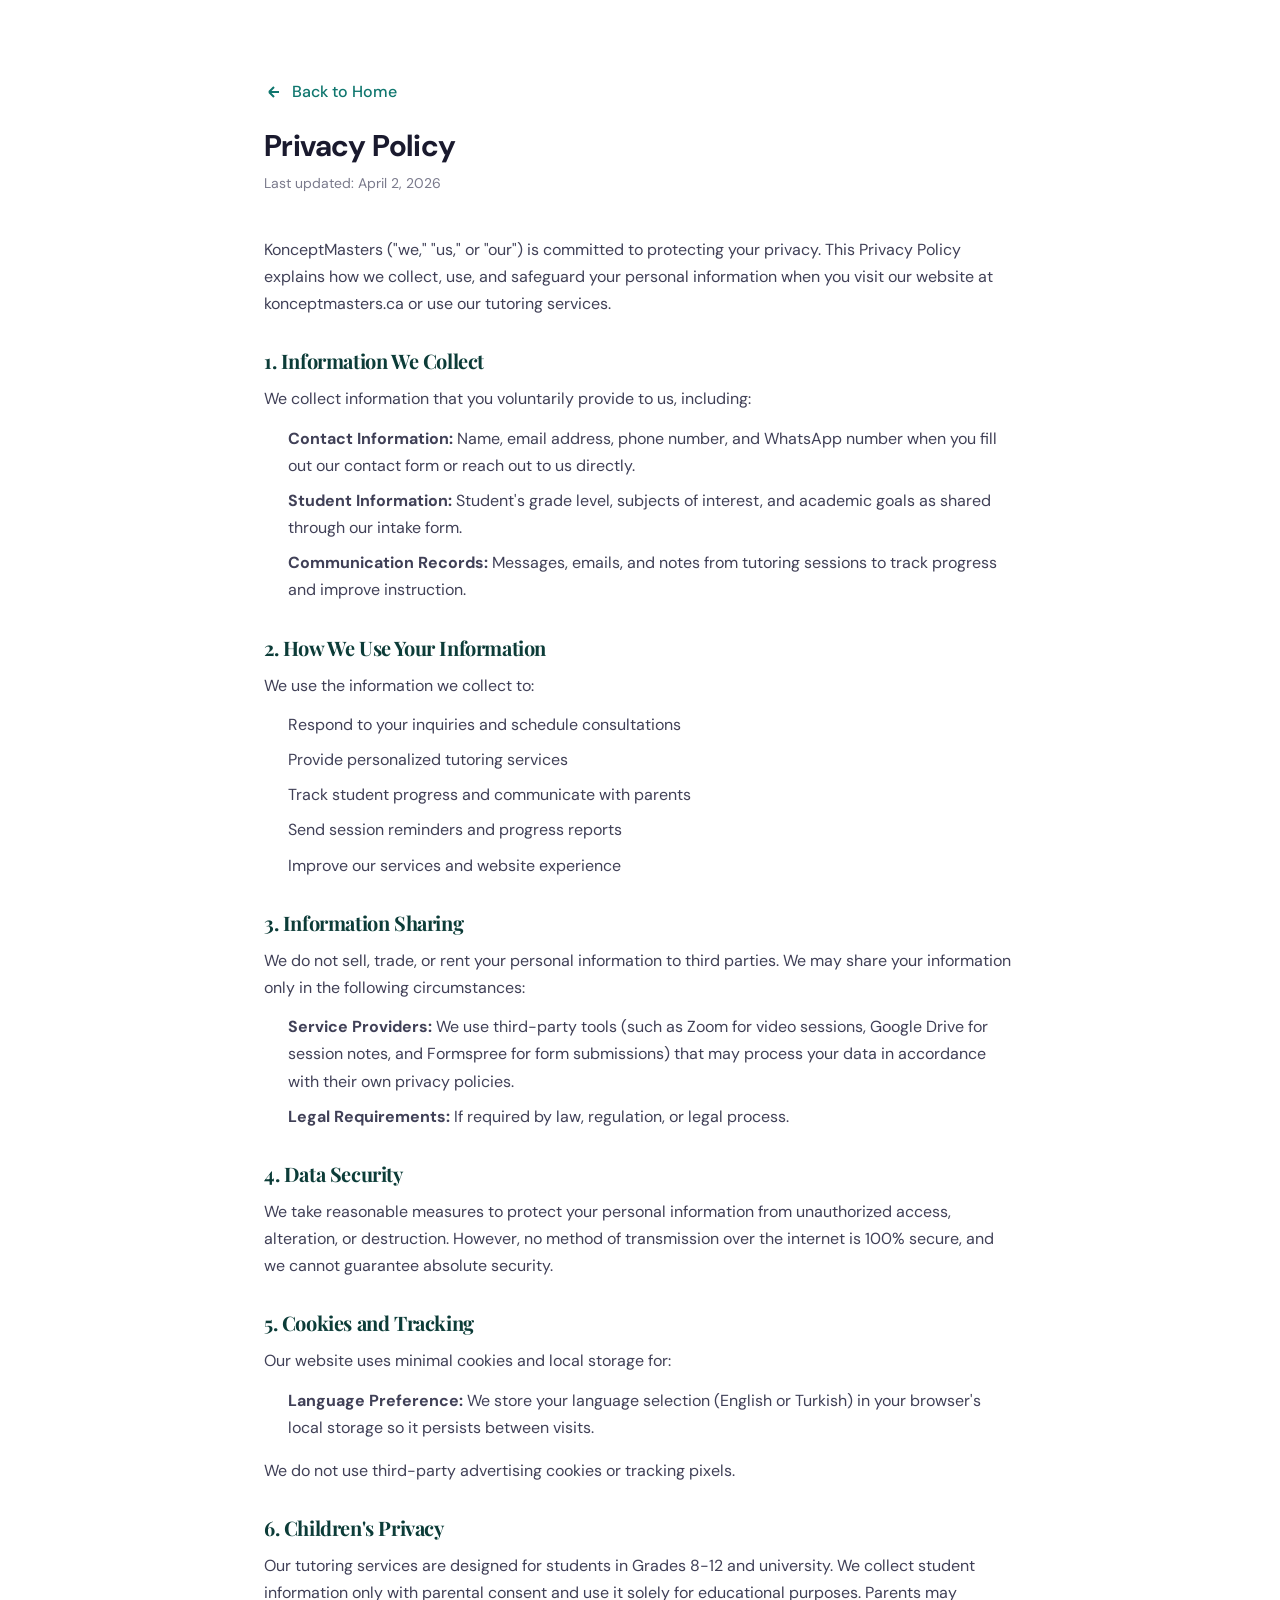
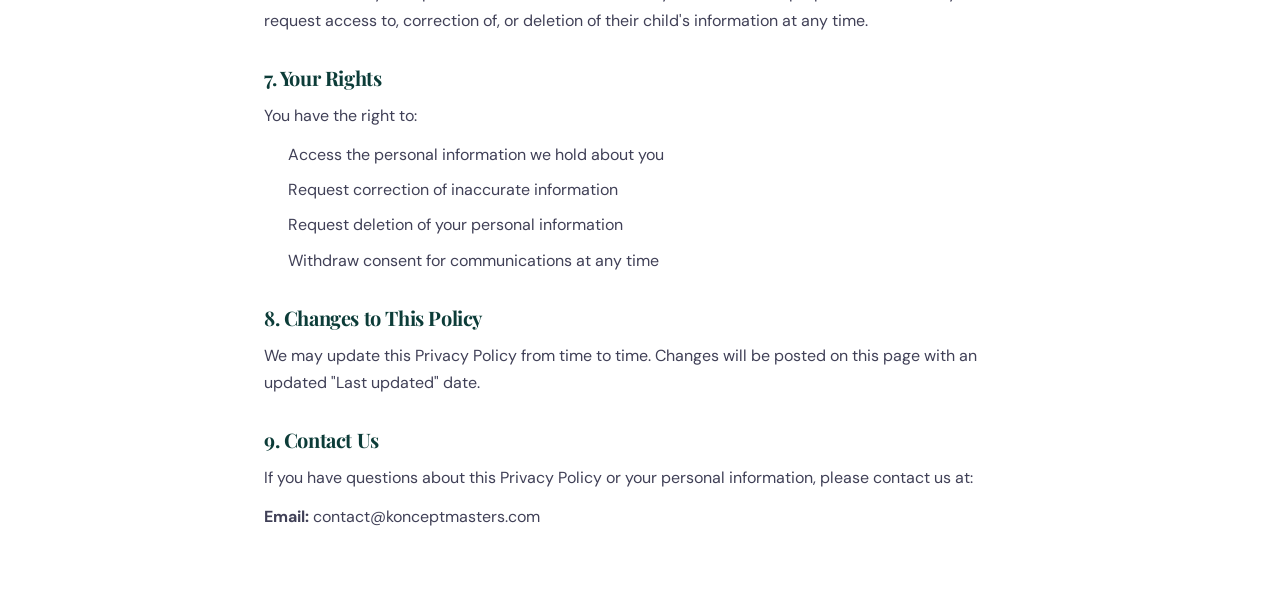
==== privacy.html @ ee5bf738 "Initial commit: KonceptMasters tutoring website Static single-page site with transparent pricing ($6" ====
<!DOCTYPE html>
<html lang="en">
<head>
  <meta charset="UTF-8">
  <meta name="viewport" content="width=device-width, initial-scale=1.0">
  <title>Privacy Policy - KonceptMasters</title>
  <meta name="description" content="KonceptMasters Privacy Policy - how we collect, use, and protect your personal information.">
  <meta name="robots" content="noindex, follow">
  <link rel="canonical" href="https://konceptmasters.ca/privacy.html">
  <link rel="icon" type="image/svg+xml" href="data:image/svg+xml,<svg xmlns='http://www.w3.org/2000/svg' viewBox='0 0 100 100'><text y='.9em' font-size='90'>📐</text></svg>">
  <link rel="preconnect" href="https://fonts.googleapis.com">
  <link rel="preconnect" href="https://fonts.gstatic.com" crossorigin>
  <link href="https://fonts.googleapis.com/css2?family=DM+Sans:opsz,wght@9..40,300..700&family=Playfair+Display:wght@500;600;700&display=swap" rel="stylesheet">
  <link rel="stylesheet" href="css/styles.css">
  <style>
    .policy-page { padding: var(--space-20) 0 var(--space-16); }
    .policy-page h1 { font-family: var(--font-heading); font-size: var(--text-3xl); margin-bottom: var(--space-2); }
    .policy-page .last-updated { color: var(--gray-500); font-size: var(--text-sm); margin-bottom: var(--space-10); }
    .policy-page h2 { font-size: var(--text-xl); margin-top: var(--space-8); margin-bottom: var(--space-3); color: var(--primary-900); }
    .policy-page p, .policy-page li { color: var(--gray-700); line-height: 1.7; margin-bottom: var(--space-3); }
    .policy-page ul { padding-left: var(--space-6); margin-bottom: var(--space-4); }
    .policy-page li { margin-bottom: var(--space-2); }
    .policy-back { display: inline-flex; align-items: center; gap: var(--space-2); color: var(--primary-700); text-decoration: none; font-weight: var(--font-medium); margin-bottom: var(--space-6); }
    .policy-back:hover { color: var(--primary-900); }
  </style>
</head>
<body>
  <div class="policy-page">
    <div class="container" style="max-width: 800px;">
      <a href="/" class="policy-back">
        <svg width="20" height="20" viewBox="0 0 20 20" fill="none" stroke="currentColor" stroke-width="2"><path d="M15 10H5M5 10l5-5M5 10l5 5"/></svg>
        Back to Home
      </a>
      <h1>Privacy Policy</h1>
      <p class="last-updated">Last updated: April 2, 2026</p>

      <p>KonceptMasters ("we," "us," or "our") is committed to protecting your privacy. This Privacy Policy explains how we collect, use, and safeguard your personal information when you visit our website at konceptmasters.ca or use our tutoring services.</p>

      <h2>1. Information We Collect</h2>
      <p>We collect information that you voluntarily provide to us, including:</p>
      <ul>
        <li><strong>Contact Information:</strong> Name, email address, phone number, and WhatsApp number when you fill out our contact form or reach out to us directly.</li>
        <li><strong>Student Information:</strong> Student's grade level, subjects of interest, and academic goals as shared through our intake form.</li>
        <li><strong>Communication Records:</strong> Messages, emails, and notes from tutoring sessions to track progress and improve instruction.</li>
      </ul>

      <h2>2. How We Use Your Information</h2>
      <p>We use the information we collect to:</p>
      <ul>
        <li>Respond to your inquiries and schedule consultations</li>
        <li>Provide personalized tutoring services</li>
        <li>Track student progress and communicate with parents</li>
        <li>Send session reminders and progress reports</li>
        <li>Improve our services and website experience</li>
      </ul>

      <h2>3. Information Sharing</h2>
      <p>We do not sell, trade, or rent your personal information to third parties. We may share your information only in the following circumstances:</p>
      <ul>
        <li><strong>Service Providers:</strong> We use third-party tools (such as Zoom for video sessions, Google Drive for session notes, and Formspree for form submissions) that may process your data in accordance with their own privacy policies.</li>
        <li><strong>Legal Requirements:</strong> If required by law, regulation, or legal process.</li>
      </ul>

      <h2>4. Data Security</h2>
      <p>We take reasonable measures to protect your personal information from unauthorized access, alteration, or destruction. However, no method of transmission over the internet is 100% secure, and we cannot guarantee absolute security.</p>

      <h2>5. Cookies and Tracking</h2>
      <p>Our website uses minimal cookies and local storage for:</p>
      <ul>
        <li><strong>Language Preference:</strong> We store your language selection (English or Turkish) in your browser's local storage so it persists between visits.</li>
      </ul>
      <p>We do not use third-party advertising cookies or tracking pixels.</p>

      <h2>6. Children's Privacy</h2>
      <p>Our tutoring services are designed for students in Grades 8-12 and university. We collect student information only with parental consent and use it solely for educational purposes. Parents may request access to, correction of, or deletion of their child's information at any time.</p>

      <h2>7. Your Rights</h2>
      <p>You have the right to:</p>
      <ul>
        <li>Access the personal information we hold about you</li>
        <li>Request correction of inaccurate information</li>
        <li>Request deletion of your personal information</li>
        <li>Withdraw consent for communications at any time</li>
      </ul>

      <h2>8. Changes to This Policy</h2>
      <p>We may update this Privacy Policy from time to time. Changes will be posted on this page with an updated "Last updated" date.</p>

      <h2>9. Contact Us</h2>
      <p>If you have questions about this Privacy Policy or your personal information, please contact us at:</p>
      <p><strong>Email:</strong> <a href="mailto:contact@konceptmasters.com">contact@konceptmasters.com</a></p>
    </div>
  </div>
</body>
</html>
---- css/styles.css ----
/* ============================================
   KONCEPTMASTERS - Main Stylesheet
   Premium Tutoring Website
   ============================================ */

/* ============================================
   1. CSS VARIABLES (Design System)
   ============================================ */
:root {
  /* Primary Colors - Deep Teal */
  --primary-900: #0c3c38;
  --primary-800: #115e59;
  --primary-700: #0f766e;
  --primary-600: #0d9488;
  --primary-500: #14b8a6;
  --primary-400: #2dd4bf;
  --primary-300: #5eead4;
  --primary-200: #99f6e4;
  --primary-100: #ccfbf1;
  --primary-50: #f0fdfa;

  /* Neutral Colors - Warmer tones */
  --gray-900: #1a1a2e;
  --gray-800: #2d2d44;
  --gray-700: #404057;
  --gray-600: #5c5c70;
  --gray-500: #7a7a8c;
  --gray-400: #a0a0ae;
  --gray-300: #d2d2da;
  --gray-200: #e8e8ed;
  --gray-100: #f4f4f7;
  --gray-50: #fafafe;
  --white: #ffffff;

  /* Accent Colors */
  --accent-gold: #e8a317;
  --accent-gold-light: #f5c542;
  --accent-green: #10b981;
  --accent-green-light: #34d399;
  --accent-red: #ef4444;
  --accent-amber: #d97706;
  --accent-amber-light: #fbbf24;

  /* Typography */
  --font-primary: 'DM Sans', -apple-system, BlinkMacSystemFont, sans-serif;
  --font-display: 'Playfair Display', Georgia, serif;

  /* Font Sizes */
  --text-xs: 0.75rem;
  --text-sm: 0.875rem;
  --text-base: 1rem;
  --text-lg: 1.125rem;
  --text-xl: 1.25rem;
  --text-2xl: 1.5rem;
  --text-3xl: 1.875rem;
  --text-4xl: 2.25rem;
  --text-5xl: 3rem;
  --text-6xl: 3.75rem;

  /* Font Weights */
  --font-light: 300;
  --font-normal: 400;
  --font-medium: 500;
  --font-semibold: 600;
  --font-bold: 700;

  /* Line Heights */
  --leading-tight: 1.2;
  --leading-normal: 1.5;
  --leading-relaxed: 1.7;

  /* Spacing */
  --space-1: 0.25rem;
  --space-2: 0.5rem;
  --space-3: 0.75rem;
  --space-4: 1rem;
  --space-5: 1.25rem;
  --space-6: 1.5rem;
  --space-8: 2rem;
  --space-10: 2.5rem;
  --space-12: 3rem;
  --space-16: 4rem;
  --space-20: 5rem;
  --space-24: 6rem;

  /* Border Radius */
  --radius-sm: 0.25rem;
  --radius-md: 0.5rem;
  --radius-lg: 0.75rem;
  --radius-xl: 1rem;
  --radius-2xl: 1.5rem;
  --radius-3xl: 2rem;
  --radius-full: 9999px;

  /* Shadows - richer, teal-tinted */
  --shadow-sm: 0 1px 3px 0 rgb(15 118 110 / 0.04), 0 1px 2px -1px rgb(0 0 0 / 0.04);
  --shadow-md: 0 4px 12px -2px rgb(15 118 110 / 0.08), 0 2px 4px -2px rgb(0 0 0 / 0.04);
  --shadow-lg: 0 12px 24px -4px rgb(15 118 110 / 0.1), 0 4px 8px -4px rgb(0 0 0 / 0.06);
  --shadow-xl: 0 20px 40px -8px rgb(15 118 110 / 0.12), 0 8px 16px -6px rgb(0 0 0 / 0.06);
  --shadow-2xl: 0 32px 64px -16px rgb(15 118 110 / 0.18);
  --shadow-glow: 0 0 40px -8px rgb(15 118 110 / 0.25);

  /* Transitions */
  --transition-fast: 150ms cubic-bezier(0.4, 0, 0.2, 1);
  --transition-normal: 300ms cubic-bezier(0.4, 0, 0.2, 1);
  --transition-slow: 500ms cubic-bezier(0.4, 0, 0.2, 1);
  --transition-spring: 500ms cubic-bezier(0.34, 1.56, 0.64, 1);

  /* Z-Index */
  --z-dropdown: 100;
  --z-sticky: 200;
  --z-fixed: 300;
  --z-modal-backdrop: 400;
  --z-modal: 500;
  --z-tooltip: 600;

  /* Container */
  --container-max: 1200px;
  --container-padding: 1.5rem;
}

/* ============================================
   2. RESET & BASE STYLES
   ============================================ */
*,
*::before,
*::after {
  box-sizing: border-box;
  margin: 0;
  padding: 0;
}

html {
  scroll-behavior: smooth;
  -webkit-font-smoothing: antialiased;
  -moz-osx-font-smoothing: grayscale;
}

body {
  font-family: var(--font-primary);
  font-size: var(--text-base);
  font-weight: var(--font-normal);
  line-height: var(--leading-normal);
  color: var(--gray-900);
  background-color: var(--white);
  overflow-x: hidden;
}

img {
  max-width: 100%;
  height: auto;
  display: block;
}

a {
  color: inherit;
  text-decoration: none;
  transition: color var(--transition-fast);
}

button {
  font-family: inherit;
  cursor: pointer;
  border: none;
  background: none;
}

ul, ol {
  list-style: none;
}

/* ============================================
   3. TYPOGRAPHY
   ============================================ */
h1, h2, h3, h4, h5, h6 {
  font-weight: var(--font-bold);
  line-height: var(--leading-tight);
  color: var(--gray-900);
  letter-spacing: -0.01em;
}

h1, h2 {
  font-family: var(--font-display);
}

h1 {
  font-size: var(--text-5xl);
  letter-spacing: -0.02em;
}

h2 {
  font-size: var(--text-4xl);
  letter-spacing: -0.02em;
}

h3 {
  font-size: var(--text-2xl);
}

h4 {
  font-size: var(--text-xl);
}

p {
  color: var(--gray-600);
  line-height: var(--leading-relaxed);
}

.text-gradient {
  background: linear-gradient(135deg, var(--primary-700), var(--primary-400));
  -webkit-background-clip: text;
  -webkit-text-fill-color: transparent;
  background-clip: text;
}

/* ============================================
   4. LAYOUT & CONTAINER
   ============================================ */
.container {
  width: 100%;
  max-width: var(--container-max);
  margin: 0 auto;
  padding: 0 var(--container-padding);
}

.section {
  padding: var(--space-24) 0;
}

.section-header {
  text-align: center;
  max-width: 640px;
  margin: 0 auto var(--space-16);
}

.section-header h2 {
  margin-bottom: var(--space-4);
}

.section-header p {
  font-size: var(--text-lg);
  color: var(--gray-500);
}

/* ============================================
   5. BUTTONS
   ============================================ */
.btn {
  display: inline-flex;
  align-items: center;
  justify-content: center;
  gap: var(--space-2);
  padding: 0.875rem 1.75rem;
  font-size: var(--text-sm);
  font-weight: var(--font-semibold);
  letter-spacing: 0.02em;
  text-transform: uppercase;
  border-radius: var(--radius-full);
  transition: all var(--transition-normal);
  cursor: pointer;
  border: 2px solid transparent;
}

.btn-primary {
  background: var(--primary-700);
  color: var(--white);
  box-shadow: 0 4px 14px 0 rgba(15, 118, 110, 0.35);
}

.btn-primary:hover {
  background: var(--primary-800);
  transform: translateY(-2px);
  box-shadow: 0 8px 24px 0 rgba(15, 118, 110, 0.4);
}

.btn-secondary {
  background: var(--white);
  color: var(--primary-700);
  border-color: var(--gray-200);
}

.btn-secondary:hover {
  background: var(--primary-50);
  border-color: var(--primary-300);
}

.btn-outline {
  background: transparent;
  color: var(--white);
  border-color: rgba(255, 255, 255, 0.35);
}

.btn-outline:hover {
  background: rgba(255, 255, 255, 0.12);
  border-color: rgba(255, 255, 255, 0.6);
}

.btn-lg {
  padding: 1rem 2.25rem;
  font-size: var(--text-base);
}

.btn-icon {
  width: 20px;
  height: 20px;
}

/* ============================================
   6. NAVIGATION
   ============================================ */
.navbar {
  position: fixed;
  top: 0;
  left: 0;
  right: 0;
  z-index: var(--z-fixed);
  padding: var(--space-4) 0;
  transition: all var(--transition-normal);
}

.navbar.scrolled {
  background: rgba(255, 255, 255, 0.92);
  backdrop-filter: blur(20px);
  box-shadow: 0 1px 0 rgba(0, 0, 0, 0.06);
  padding: var(--space-3) 0;
}

.navbar .container {
  display: flex;
  align-items: center;
  justify-content: space-between;
}

.navbar-logo {
  display: flex;
  align-items: center;
  gap: var(--space-2);
  font-family: var(--font-display);
  font-size: var(--text-xl);
  font-weight: var(--font-bold);
  color: var(--white);
  transition: color var(--transition-fast);
  letter-spacing: -0.01em;
}

.logo-text {
  display: flex;
  flex-direction: column;
  line-height: 1.05;
}

.logo-top {
  font-size: var(--text-base);
  text-transform: uppercase;
  letter-spacing: 0.08em;
}

.logo-bottom {
  font-size: var(--text-xl);
  text-transform: uppercase;
  letter-spacing: 0.06em;
  color: var(--primary-400);
}

.logo-tagline {
  display: block;
  font-family: var(--font-primary);
  font-size: 0.55rem;
  font-weight: var(--font-medium);
  font-style: italic;
  letter-spacing: 0.04em;
  text-transform: none;
  opacity: 0.7;
  margin-top: 1px;
}

.navbar.scrolled .logo-bottom {
  color: var(--primary-600);
}

.navbar.scrolled .navbar-logo {
  color: var(--primary-900);
}

.navbar-logo svg {
  width: 44px;
  height: 44px;
}

.navbar-menu {
  display: flex;
  align-items: center;
  gap: var(--space-8);
}

.navbar-link {
  font-weight: var(--font-medium);
  color: rgba(255, 255, 255, 0.9);
  transition: color var(--transition-fast);
  position: relative;
}

.navbar-link::after {
  content: '';
  position: absolute;
  bottom: -4px;
  left: 0;
  width: 0;
  height: 2px;
  background: var(--accent-gold);
  transition: width var(--transition-normal);
}

.navbar-link:hover::after {
  width: 100%;
}

.navbar.scrolled .navbar-link {
  color: var(--gray-700);
}

.navbar.scrolled .navbar-link:hover {
  color: var(--primary-700);
}

.navbar-actions {
  display: flex;
  align-items: center;
  gap: var(--space-4);
}

/* Language Toggle */
.lang-toggle {
  display: flex;
  align-items: center;
  gap: var(--space-1);
  padding: var(--space-2) var(--space-3);
  background: rgba(255, 255, 255, 0.15);
  border-radius: var(--radius-full);
  font-size: var(--text-sm);
  font-weight: var(--font-medium);
  color: var(--white);
  cursor: pointer;
  transition: all var(--transition-fast);
}

.navbar.scrolled .lang-toggle {
  background: var(--gray-100);
  color: var(--gray-700);
}

.lang-toggle:hover {
  background: rgba(255, 255, 255, 0.25);
}

.navbar.scrolled .lang-toggle:hover {
  background: var(--gray-200);
}

.lang-toggle .flag {
  font-size: var(--text-base);
}

/* Mobile Menu Toggle */
.mobile-toggle {
  display: none;
  flex-direction: column;
  gap: 5px;
  padding: var(--space-2);
  cursor: pointer;
}

.mobile-toggle span {
  width: 24px;
  height: 2px;
  background: var(--white);
  transition: all var(--transition-normal);
}

.navbar.scrolled .mobile-toggle span {
  background: var(--gray-900);
}

/* Mobile Menu */
.mobile-menu {
  display: none;
  position: fixed;
  top: 0;
  right: -100%;
  width: 80%;
  max-width: 400px;
  height: 100vh;
  background: var(--white);
  padding: var(--space-8);
  box-shadow: var(--shadow-2xl);
  transition: right var(--transition-normal);
  z-index: var(--z-modal);
}

.mobile-menu.active {
  right: 0;
}

.mobile-menu-header {
  display: flex;
  justify-content: space-between;
  align-items: center;
  margin-bottom: var(--space-8);
}

.mobile-menu-close {
  width: 40px;
  height: 40px;
  display: flex;
  align-items: center;
  justify-content: center;
  font-size: var(--text-2xl);
  color: var(--gray-500);
  cursor: pointer;
}

.mobile-menu-links {
  display: flex;
  flex-direction: column;
  gap: var(--space-4);
}

.mobile-menu-links a {
  font-size: var(--text-lg);
  font-weight: var(--font-medium);
  color: var(--gray-800);
  padding: var(--space-3) 0;
  border-bottom: 1px solid var(--gray-100);
}

.mobile-overlay {
  display: none;
  position: fixed;
  inset: 0;
  background: rgba(0, 0, 0, 0.5);
  z-index: var(--z-modal-backdrop);
  opacity: 0;
  transition: opacity var(--transition-normal);
}

.mobile-overlay.active {
  opacity: 1;
}

/* ============================================
   7. HERO SECTION
   ============================================ */
.hero {
  position: relative;
  min-height: 100vh;
  display: flex;
  align-items: center;
  background: linear-gradient(160deg, #0c3c38 0%, #0f766e 40%, #0d9488 70%, #14b8a6 100%);
  overflow: hidden;
}

.hero::before {
  content: '';
  position: absolute;
  inset: 0;
  background-image:
    radial-gradient(ellipse 800px 600px at 20% 80%, rgba(232, 163, 23, 0.12) 0%, transparent 60%),
    radial-gradient(ellipse 600px 400px at 75% 15%, rgba(255, 255, 255, 0.08) 0%, transparent 50%);
}

.hero::after {
  content: '';
  position: absolute;
  bottom: -2px;
  left: 0;
  right: 0;
  height: 120px;
  background: linear-gradient(to top, var(--white), transparent);
  z-index: 1;
}

.hero-pattern {
  position: absolute;
  inset: 0;
  background-image: url("data:image/svg+xml,%3Csvg width='60' height='60' viewBox='0 0 60 60' xmlns='http://www.w3.org/2000/svg'%3E%3Cg fill='none' fill-rule='evenodd'%3E%3Cg fill='%23ffffff' fill-opacity='0.025'%3E%3Cpath d='M36 34v-4h-2v4h-4v2h4v4h2v-4h4v-2h-4zm0-30V0h-2v4h-4v2h4v4h2V6h4V4h-4zM6 34v-4H4v4H0v2h4v4h2v-4h4v-2H6zM6 4V0H4v4H0v2h4v4h2V6h4V4H6z'/%3E%3C/g%3E%3C/g%3E%3C/svg%3E");
}

.hero .container {
  position: relative;
  z-index: 2;
  display: grid;
  grid-template-columns: 1.1fr 0.9fr;
  gap: var(--space-16);
  align-items: center;
  padding-top: var(--space-24);
  padding-bottom: var(--space-16);
}

.hero-content {
  color: var(--white);
}

.hero-badge {
  display: inline-flex;
  align-items: center;
  gap: var(--space-2);
  padding: var(--space-2) var(--space-5);
  background: rgba(255, 255, 255, 0.1);
  border: 1px solid rgba(255, 255, 255, 0.15);
  border-radius: var(--radius-full);
  font-size: var(--text-sm);
  font-weight: var(--font-medium);
  margin-bottom: var(--space-8);
  backdrop-filter: blur(12px);
  letter-spacing: 0.02em;
}

.hero-badge .dot {
  width: 8px;
  height: 8px;
  background: var(--accent-green);
  border-radius: 50%;
  animation: pulse 2s infinite;
}

@keyframes pulse {
  0%, 100% { opacity: 1; }
  50% { opacity: 0.5; }
}

.hero h1 {
  font-family: var(--font-display);
  font-size: clamp(2.5rem, 5vw, 4rem);
  color: var(--white);
  margin-bottom: var(--space-8);
  line-height: 1.08;
  letter-spacing: -0.02em;
}

.hero h1 .highlight {
  color: var(--accent-gold);
  font-style: italic;
}

.hero-description {
  font-size: var(--text-xl);
  color: rgba(255, 255, 255, 0.75);
  margin-bottom: var(--space-10);
  max-width: 540px;
  line-height: 1.7;
}

.hero-buttons {
  display: flex;
  gap: var(--space-4);
  margin-bottom: var(--space-10);
  flex-wrap: wrap;
}

.hero-trust {
  display: flex;
  align-items: center;
  gap: var(--space-6);
  flex-wrap: wrap;
}

.hero-trust-item {
  display: flex;
  align-items: center;
  gap: var(--space-2);
  font-size: var(--text-sm);
  color: rgba(255, 255, 255, 0.9);
}

.hero-trust-item svg {
  width: 20px;
  height: 20px;
  color: var(--accent-gold);
}

.hero-visual {
  position: relative;
  display: flex;
  justify-content: center;
  align-items: center;
}

/* Hero Card Visual */
.hero-card-visual {
  position: relative;
  width: 100%;
  max-width: 460px;
  height: 380px;
  margin: 0 auto;
}

.hero-main-card {
  position: absolute;
  top: 20px;
  left: 30px;
  right: 10px;
  bottom: 30px;
  background: linear-gradient(145deg, rgba(255,255,255,0.12), rgba(255,255,255,0.04));
  backdrop-filter: blur(16px);
  border: 1px solid rgba(255,255,255,0.12);
  border-radius: var(--radius-3xl);
  display: flex;
  align-items: center;
  justify-content: center;
  box-shadow: 0 24px 48px -12px rgba(0,0,0,0.2);
}

.hero-main-card::before {
  content: '';
  position: absolute;
  inset: -15px;
  border-radius: 2.4rem;
  background: linear-gradient(145deg, rgba(255,255,255,0.06), transparent);
  border: 1px solid rgba(255,255,255,0.06);
  z-index: -1;
}

.hero-card-icon {
  width: 80px;
  height: 80px;
  opacity: 0.25;
}

.hero-floating {
  position: absolute;
  background: rgba(255, 255, 255, 0.95);
  backdrop-filter: blur(12px);
  border-radius: var(--radius-2xl);
  padding: var(--space-5) var(--space-6);
  box-shadow: 0 16px 40px -8px rgba(0,0,0,0.15);
  z-index: 2;
  animation: heroFloat 6s ease-in-out infinite;
}

.hero-floating-1 {
  bottom: 0;
  left: -20px;
  animation-delay: 0s;
}

.hero-floating-2 {
  top: 0;
  right: -20px;
  animation-delay: 2s;
}

@keyframes heroFloat {
  0%, 100% { transform: translateY(0); }
  50% { transform: translateY(-12px); }
}

.hero-floating-icon {
  width: 36px;
  height: 36px;
  background: var(--primary-50);
  border-radius: var(--radius-lg);
  display: flex;
  align-items: center;
  justify-content: center;
  margin-bottom: var(--space-3);
  color: var(--primary-700);
}

.hero-floating-icon svg {
  width: 18px;
  height: 18px;
}

.hero-floating-label {
  font-size: var(--text-sm);
  font-weight: var(--font-semibold);
  color: var(--gray-800);
}

.hero-floating-value {
  font-family: var(--font-display);
  font-size: var(--text-xl);
  font-weight: var(--font-bold);
  color: var(--primary-700);
}

/* ============================================
   8. STATS SECTION
   ============================================ */
.stats {
  background: var(--white);
  padding: var(--space-20) 0;
  position: relative;
}

.stats-grid {
  display: grid;
  grid-template-columns: repeat(4, 1fr);
  gap: var(--space-8);
}

.stat-item {
  text-align: center;
  padding: var(--space-8) var(--space-4);
  position: relative;
}

.stat-item::after {
  content: '';
  position: absolute;
  right: 0;
  top: 20%;
  height: 60%;
  width: 1px;
  background: var(--gray-200);
}

.stat-item:last-child::after {
  display: none;
}

.stat-item:hover .stat-number {
  color: var(--primary-600);
}

.stat-number {
  font-family: var(--font-display);
  font-size: var(--text-5xl);
  font-weight: var(--font-bold);
  color: var(--primary-700);
  margin-bottom: var(--space-2);
  transition: color var(--transition-normal);
  letter-spacing: -0.03em;
}

.stat-label {
  font-size: var(--text-sm);
  color: var(--gray-500);
  font-weight: var(--font-medium);
  text-transform: uppercase;
  letter-spacing: 0.08em;
}

/* ============================================
   9. ABOUT SECTION
   ============================================ */
.about {
  background: var(--gray-50);
  position: relative;
}

.about .container {
  display: grid;
  grid-template-columns: 1fr 1fr;
  gap: var(--space-20);
  align-items: center;
}

.about-image-wrapper {
  position: relative;
  width: 360px;
  height: 360px;
  margin: 0 auto;
}

.about-image-wrapper::before {
  content: '';
  position: absolute;
  inset: -12px;
  border-radius: 50%;
  background: linear-gradient(135deg, var(--primary-400), var(--accent-gold));
  opacity: 0.2;
}

.about-image {
  width: 100%;
  height: 100%;
  border-radius: 50%;
  object-fit: cover;
  object-position: center 20%;
  box-shadow: var(--shadow-xl);
  border: 5px solid var(--white);
  position: relative;
}

.about-tutor-name {
  text-align: center;
  margin-top: var(--space-5);
}

.about-tutor-name h3 {
  font-family: var(--font-display);
  font-size: var(--text-xl);
  color: var(--gray-900);
  margin-bottom: var(--space-1);
}

.about-tutor-name p {
  font-size: var(--text-xs);
  color: var(--gray-500);
  letter-spacing: 0.03em;
}

.about-experience-badge {
  position: absolute;
  bottom: -10px;
  right: -10px;
  background: linear-gradient(135deg, var(--primary-700), var(--primary-800));
  color: var(--white);
  padding: var(--space-5) var(--space-6);
  border-radius: var(--radius-2xl);
  text-align: center;
  box-shadow: var(--shadow-lg);
  border: 3px solid var(--white);
}

.about-experience-badge .number {
  font-size: var(--text-3xl);
  font-weight: var(--font-bold);
  display: block;
}

.about-experience-badge .text {
  font-size: var(--text-sm);
  opacity: 0.9;
}

.about-content h2 {
  margin-bottom: var(--space-6);
}

.about-content > p {
  margin-bottom: var(--space-6);
  font-size: var(--text-lg);
}

.about-features {
  display: grid;
  grid-template-columns: 1fr 1fr;
  gap: var(--space-4);
  margin-top: var(--space-8);
}

.about-feature {
  display: flex;
  align-items: flex-start;
  gap: var(--space-3);
}

.about-feature-icon {
  width: 24px;
  height: 24px;
  color: var(--accent-green);
  flex-shrink: 0;
  margin-top: 2px;
}

.about-feature span {
  font-weight: var(--font-medium);
  color: var(--gray-800);
}

/* ============================================
   10. SERVICES SECTION
   ============================================ */
.services {
  background: var(--primary-900);
  color: var(--white);
}

.services .section-header h2 {
  color: var(--white);
}

.services .section-header p {
  color: rgba(255, 255, 255, 0.7);
}

.services .section-header {
  max-width: 800px;
}

.services-grid {
  display: grid;
  grid-template-columns: repeat(3, 1fr);
  gap: var(--space-6);
}

.service-card {
  background: var(--white);
  border: 1px solid var(--gray-100);
  border-radius: var(--radius-3xl);
  padding: var(--space-10) var(--space-8) var(--space-8);
  text-align: center;
  transition: all var(--transition-normal);
  position: relative;
  overflow: hidden;
}

.service-card::before {
  content: '';
  position: absolute;
  top: 0;
  left: 0;
  right: 0;
  height: 3px;
  background: linear-gradient(90deg, var(--primary-600), var(--accent-gold));
  opacity: 0;
  transition: opacity var(--transition-normal);
}

.service-card:hover {
  transform: translateY(-6px);
  box-shadow: var(--shadow-xl);
  border-color: transparent;
}

.service-card:hover::before {
  opacity: 1;
}

.service-icon {
  width: 64px;
  height: 64px;
  background: var(--primary-50);
  border: 1px solid var(--primary-100);
  border-radius: var(--radius-2xl);
  display: flex;
  align-items: center;
  justify-content: center;
  margin: 0 auto var(--space-6);
  transition: all var(--transition-spring);
}

.service-card:hover .service-icon {
  background: var(--primary-700);
  border-color: var(--primary-700);
  transform: scale(1.08) rotate(3deg);
}

.service-icon svg {
  width: 28px;
  height: 28px;
  color: var(--primary-700);
  transition: color var(--transition-normal);
}

.service-card:hover .service-icon svg {
  color: var(--white);
}

.service-card h3 {
  margin-bottom: var(--space-3);
  font-size: var(--text-xl);
}

.service-card p {
  margin-bottom: var(--space-5);
  font-size: var(--text-sm);
  line-height: 1.7;
}

.service-grades {
  display: inline-flex;
  align-items: center;
  gap: var(--space-2);
  padding: var(--space-2) var(--space-4);
  background: var(--primary-50);
  border-radius: var(--radius-full);
  font-size: var(--text-xs);
  font-weight: var(--font-semibold);
  color: var(--primary-700);
  text-transform: uppercase;
  letter-spacing: 0.05em;
}

/* ============================================
   9.5 MISSION SECTION
   ============================================ */
.mission {
  background: var(--white);
}

.mission-grid {
  display: grid;
  grid-template-columns: repeat(3, 1fr);
  gap: var(--space-8);
}

.mission-item {
  padding: var(--space-6);
  border-radius: var(--radius-2xl);
  border: 1px solid var(--gray-100);
  transition: all var(--transition-normal);
}

.mission-item:hover {
  border-color: var(--primary-100);
  box-shadow: var(--shadow-md);
  transform: translateY(-4px);
}

.mission-icon {
  width: 44px;
  height: 44px;
  background: var(--primary-50);
  border-radius: var(--radius-xl);
  display: flex;
  align-items: center;
  justify-content: center;
  margin-bottom: var(--space-4);
}

.mission-icon svg {
  width: 22px;
  height: 22px;
  color: var(--primary-700);
}

.mission-item h4 {
  margin-bottom: var(--space-2);
  font-size: var(--text-base);
}

.mission-item p {
  font-size: var(--text-sm);
  line-height: 1.6;
}

/* ============================================
   10.3 GET AHEAD PROGRAM
   ============================================ */
.get-ahead {
  background: var(--white);
  overflow: hidden;
}

.section-label {
  display: inline-block;
  font-size: var(--text-xs);
  font-weight: var(--font-bold);
  text-transform: uppercase;
  letter-spacing: 0.12em;
  color: var(--accent-gold);
  margin-bottom: var(--space-4);
}

.get-ahead-layout {
  display: grid;
  grid-template-columns: 1fr 1fr;
  gap: var(--space-16);
  align-items: center;
}

.get-ahead-content h2 {
  margin-bottom: var(--space-6);
}

.get-ahead-lead {
  font-size: var(--text-lg);
  margin-bottom: var(--space-8);
}

.get-ahead-stats {
  margin-bottom: var(--space-8);
}

.get-ahead-stat-number {
  font-family: var(--font-display);
  font-size: var(--text-4xl);
  font-weight: var(--font-bold);
  color: var(--primary-700);
  display: block;
  letter-spacing: -0.02em;
}

.get-ahead-stat-label {
  font-size: var(--text-sm);
  color: var(--gray-500);
}

.get-ahead-features {
  list-style: none;
  display: flex;
  flex-direction: column;
  gap: var(--space-4);
  margin-bottom: var(--space-10);
}

.get-ahead-features li {
  display: flex;
  align-items: flex-start;
  gap: var(--space-3);
  font-size: var(--text-base);
  color: var(--gray-700);
}

.get-ahead-features li svg {
  width: 20px;
  height: 20px;
  color: var(--accent-green);
  flex-shrink: 0;
  margin-top: 2px;
}

.get-ahead-card {
  background: var(--gray-50);
  border: 1px solid var(--gray-100);
  border-radius: var(--radius-3xl);
  padding: var(--space-10);
}

.get-ahead-card-icon {
  width: 48px;
  height: 48px;
  background: var(--accent-gold);
  border-radius: var(--radius-xl);
  display: flex;
  align-items: center;
  justify-content: center;
  margin-bottom: var(--space-6);
}

.get-ahead-card-icon svg {
  width: 24px;
  height: 24px;
  color: var(--white);
}

.get-ahead-card h3 {
  margin-bottom: var(--space-6);
}

.get-ahead-steps {
  display: flex;
  flex-direction: column;
  gap: var(--space-5);
}

.get-ahead-step {
  display: flex;
  align-items: flex-start;
  gap: var(--space-4);
}

.step-num {
  font-family: var(--font-display);
  font-size: var(--text-sm);
  font-weight: var(--font-bold);
  color: var(--primary-500);
  min-width: 28px;
  padding-top: 2px;
}

.get-ahead-step strong {
  display: block;
  font-size: var(--text-base);
  color: var(--gray-900);
  margin-bottom: var(--space-1);
}

.get-ahead-step p {
  font-size: var(--text-sm);
  margin: 0;
}

/* ============================================
   10.4 SESSION INCLUDES
   ============================================ */
.session-includes {
  margin-top: var(--space-16);
  background: var(--white);
  border: 1px solid var(--gray-200);
  border-radius: var(--radius-3xl);
  padding: var(--space-10);
}

.session-includes h3 {
  text-align: center;
  margin-bottom: var(--space-8);
  font-family: var(--font-display);
}

.includes-grid {
  display: grid;
  grid-template-columns: repeat(3, 1fr);
  gap: var(--space-6);
}

.includes-item {
  display: flex;
  align-items: center;
  gap: var(--space-3);
  font-size: var(--text-sm);
  font-weight: var(--font-medium);
  color: var(--gray-700);
}

.includes-item svg {
  width: 22px;
  height: 22px;
  color: var(--primary-600);
  flex-shrink: 0;
}

/* ============================================
   10.5 PROGRAMS SECTION
   ============================================ */
.programs {
  background: var(--white);
}

.programs-grid {
  display: grid;
  grid-template-columns: repeat(2, 1fr);
  gap: var(--space-6);
}

.program-card {
  background: var(--white);
  border: 1px solid var(--gray-100);
  border-radius: var(--radius-2xl);
  padding: var(--space-8);
  transition: all var(--transition-normal);
}

.program-card:hover {
  box-shadow: var(--shadow-lg);
  transform: translateY(-4px);
  border-color: var(--primary-100);
}

/* ============================================
   11. WHY CHOOSE ME SECTION
   ============================================ */
.why-choose {
  background: linear-gradient(160deg, #0c3c38 0%, #0f766e 60%, #0d9488 100%);
  color: var(--white);
  position: relative;
  overflow: hidden;
}

.why-choose::before {
  content: '';
  position: absolute;
  inset: 0;
  background:
    radial-gradient(ellipse 600px 400px at 10% 90%, rgba(232, 163, 23, 0.1) 0%, transparent 60%),
    radial-gradient(ellipse 500px 300px at 90% 10%, rgba(255, 255, 255, 0.05) 0%, transparent 50%);
}

.why-choose .section-header h2,
.why-choose .section-header p {
  color: var(--white);
}

.why-choose .section-header p {
  opacity: 0.85;
}

.why-grid {
  display: grid;
  grid-template-columns: repeat(4, 1fr);
  gap: var(--space-6);
}

.why-card {
  background: rgba(255, 255, 255, 0.06);
  backdrop-filter: blur(16px);
  border: 1px solid rgba(255, 255, 255, 0.1);
  border-radius: var(--radius-3xl);
  padding: var(--space-10) var(--space-8);
  text-align: center;
  transition: all var(--transition-normal);
  position: relative;
}

.why-card:hover {
  background: rgba(255, 255, 255, 0.12);
  transform: translateY(-5px);
  border-color: rgba(255, 255, 255, 0.2);
  box-shadow: 0 16px 40px -8px rgba(0, 0, 0, 0.2);
}

.why-icon {
  width: 56px;
  height: 56px;
  background: linear-gradient(135deg, rgba(232, 163, 23, 0.2), rgba(232, 163, 23, 0.1));
  border: 1px solid rgba(232, 163, 23, 0.2);
  border-radius: var(--radius-xl);
  display: flex;
  align-items: center;
  justify-content: center;
  margin: 0 auto var(--space-6);
}

.why-icon svg {
  width: 24px;
  height: 24px;
  color: var(--accent-gold-light);
}

.why-card h3 {
  color: var(--white);
  margin-bottom: var(--space-3);
  font-size: var(--text-xl);
  font-family: var(--font-display);
}

.why-card p {
  color: rgba(255, 255, 255, 0.7);
  font-size: var(--text-sm);
  line-height: 1.7;
}

/* ============================================
   12. HOW IT WORKS SECTION
   ============================================ */
.how-it-works {
  background: var(--gray-50);
}

.steps-container {
  display: grid;
  grid-template-columns: repeat(4, 1fr);
  gap: var(--space-6);
  position: relative;
}

.steps-container::before {
  content: '';
  position: absolute;
  top: 28px;
  left: 12.5%;
  right: 12.5%;
  height: 2px;
  background: linear-gradient(90deg, var(--primary-200), var(--primary-100), var(--primary-200));
}

.step {
  text-align: center;
  position: relative;
}

.step-number {
  width: 56px;
  height: 56px;
  background: var(--white);
  color: var(--primary-700);
  border: 2px solid var(--primary-200);
  border-radius: 50%;
  display: flex;
  align-items: center;
  justify-content: center;
  font-family: var(--font-display);
  font-size: var(--text-xl);
  font-weight: var(--font-bold);
  margin: 0 auto var(--space-6);
  position: relative;
  z-index: 1;
  transition: all var(--transition-normal);
}

.step:hover .step-number {
  background: var(--primary-700);
  color: var(--white);
  border-color: var(--primary-700);
  box-shadow: var(--shadow-glow);
}

.step h3 {
  margin-bottom: var(--space-3);
  font-size: var(--text-lg);
}

.step p {
  font-size: var(--text-sm);
  max-width: 220px;
  margin: 0 auto;
}

/* ============================================
   13. TESTIMONIALS SECTION
   ============================================ */
.testimonials {
  background: var(--gray-50);
}

.testimonials-header {
  display: flex;
  justify-content: space-between;
  align-items: flex-end;
  margin-bottom: var(--space-12);
}

.testimonials-header .section-header {
  text-align: left;
  margin: 0;
}

.testimonials-nav {
  display: flex;
  gap: var(--space-3);
}

.testimonials-nav button {
  width: 48px;
  height: 48px;
  border: 1px solid var(--gray-200);
  border-radius: 50%;
  display: flex;
  align-items: center;
  justify-content: center;
  color: var(--gray-600);
  transition: all var(--transition-fast);
}

.testimonials-nav button:hover {
  background: var(--primary-700);
  border-color: var(--primary-700);
  color: var(--white);
}

.testimonials-slider {
  overflow: hidden;
}

.testimonials-track {
  display: flex;
  gap: var(--space-6);
  transition: transform var(--transition-slow);
}

.testimonial-card {
  flex: 0 0 calc(33.333% - var(--space-4));
  background: var(--white);
  border-radius: var(--radius-3xl);
  padding: var(--space-10) var(--space-8);
  border: 1px solid var(--gray-100);
  transition: all var(--transition-normal);
  position: relative;
}

.testimonial-card::before {
  content: '\201C';
  position: absolute;
  top: var(--space-6);
  right: var(--space-8);
  font-family: var(--font-display);
  font-size: 4rem;
  color: var(--primary-100);
  line-height: 1;
}

.testimonial-card:hover {
  box-shadow: var(--shadow-lg);
  border-color: var(--primary-100);
}

.testimonial-stars {
  display: flex;
  gap: var(--space-1);
  margin-bottom: var(--space-4);
}

.testimonial-stars svg {
  width: 20px;
  height: 20px;
  color: var(--accent-gold);
  fill: var(--accent-gold);
}

.testimonial-text {
  font-size: var(--text-lg);
  color: var(--gray-700);
  margin-bottom: var(--space-6);
  font-style: italic;
}

.testimonial-author {
  display: flex;
  align-items: center;
  gap: var(--space-4);
}

.testimonial-avatar {
  width: 50px;
  height: 50px;
  border-radius: 50%;
  background: var(--primary-100);
  display: flex;
  align-items: center;
  justify-content: center;
  font-weight: var(--font-bold);
  color: var(--primary-700);
}

.testimonial-info h4 {
  font-size: var(--text-base);
  margin-bottom: var(--space-1);
}

.testimonial-info p {
  font-size: var(--text-sm);
  display: flex;
  align-items: center;
  gap: var(--space-2);
}

.testimonial-info .flag {
  font-size: var(--text-base);
}

/* ============================================
   14. PRICING SECTION
   ============================================ */
.pricing {
  background: var(--gray-50);
}

.pricing-toggle {
  display: flex;
  justify-content: center;
  gap: var(--space-4);
  margin-bottom: var(--space-12);
}

.currency-btn {
  padding: var(--space-3) var(--space-6);
  border-radius: var(--radius-full);
  font-weight: var(--font-medium);
  color: var(--gray-600);
  background: var(--white);
  border: 1px solid var(--gray-200);
  transition: all var(--transition-fast);
}

.currency-btn.active {
  background: var(--primary-700);
  color: var(--white);
  border-color: var(--primary-700);
}

.pricing-grid {
  display: grid;
  grid-template-columns: repeat(3, 1fr);
  gap: var(--space-6);
  max-width: 1000px;
  margin: 0 auto;
}

.pricing-card {
  background: var(--white);
  border: 1px solid var(--gray-100);
  border-radius: var(--radius-3xl);
  padding: var(--space-10) var(--space-8);
  text-align: center;
  position: relative;
  transition: all var(--transition-normal);
}

.pricing-card:hover {
  box-shadow: var(--shadow-lg);
}

.pricing-card.popular {
  border-color: var(--primary-600);
  transform: scale(1.04);
  box-shadow: var(--shadow-xl);
  background: linear-gradient(180deg, var(--primary-50) 0%, var(--white) 30%);
}

.pricing-badge {
  position: absolute;
  top: -12px;
  left: 50%;
  transform: translateX(-50%);
  background: linear-gradient(135deg, var(--accent-gold), var(--accent-amber));
  color: var(--white);
  padding: var(--space-2) var(--space-5);
  border-radius: var(--radius-full);
  font-size: var(--text-xs);
  font-weight: var(--font-bold);
  text-transform: uppercase;
  letter-spacing: 0.06em;
  box-shadow: 0 4px 12px rgba(232, 163, 23, 0.3);
}

.pricing-card h3 {
  margin-bottom: var(--space-2);
}

.pricing-description {
  font-size: var(--text-sm);
  color: var(--gray-500);
  margin-bottom: var(--space-6);
}

.pricing-price {
  margin-bottom: var(--space-6);
}

.pricing-price .amount {
  font-family: var(--font-display);
  font-size: var(--text-5xl);
  font-weight: var(--font-bold);
  color: var(--gray-900);
  letter-spacing: -0.03em;
}

.pricing-price .currency {
  font-size: var(--text-xl);
  color: var(--gray-500);
}

.pricing-price .period {
  font-size: var(--text-sm);
  color: var(--gray-500);
}

.pricing-per-session {
  font-size: var(--text-sm);
  color: var(--accent-green);
  font-weight: var(--font-medium);
  margin-bottom: var(--space-6);
}

.pricing-features {
  text-align: left;
  margin-bottom: var(--space-8);
}

.pricing-features li {
  display: flex;
  align-items: center;
  gap: var(--space-3);
  padding: var(--space-3) 0;
  font-size: var(--text-sm);
  color: var(--gray-700);
}

.pricing-features li svg {
  width: 20px;
  height: 20px;
  color: var(--accent-green);
  flex-shrink: 0;
}

.pricing-card .btn {
  width: 100%;
}

/* ============================================
   15. FAQ SECTION
   ============================================ */
.faq {
  background: var(--white);
}

.faq-list {
  max-width: 800px;
  margin: 0 auto;
}

.faq-item {
  border-bottom: 1px solid var(--gray-100);
}

.faq-question {
  width: 100%;
  display: flex;
  justify-content: space-between;
  align-items: center;
  padding: var(--space-6) 0;
  text-align: left;
  font-size: var(--text-lg);
  font-weight: var(--font-semibold);
  color: var(--gray-900);
  cursor: pointer;
  transition: color var(--transition-fast);
}

.faq-question:hover {
  color: var(--primary-700);
}

.faq-icon {
  width: 24px;
  height: 24px;
  color: var(--gray-400);
  transition: transform var(--transition-normal);
}

.faq-item.active .faq-icon {
  transform: rotate(180deg);
  color: var(--primary-700);
}

.faq-answer {
  max-height: 0;
  overflow: hidden;
  transition: max-height var(--transition-normal);
}

.faq-answer-content {
  padding-bottom: var(--space-6);
  color: var(--gray-600);
  line-height: var(--leading-relaxed);
}

/* ============================================
   16. CONTACT SECTION
   ============================================ */
.contact {
  background: var(--gray-50);
}

.contact .container {
  display: grid;
  grid-template-columns: 1fr 1fr;
  gap: var(--space-16);
}

.contact-info h2 {
  margin-bottom: var(--space-6);
}

.contact-info > p {
  font-size: var(--text-lg);
  margin-bottom: var(--space-8);
}

.contact-methods {
  display: flex;
  flex-direction: column;
  gap: var(--space-6);
}

.contact-method {
  display: flex;
  align-items: center;
  gap: var(--space-4);
}

.contact-method-icon {
  width: 52px;
  height: 52px;
  background: var(--primary-50);
  border: 1px solid var(--primary-100);
  border-radius: var(--radius-xl);
  display: flex;
  align-items: center;
  justify-content: center;
  color: var(--primary-700);
  flex-shrink: 0;
}

.contact-method-icon svg {
  width: 24px;
  height: 24px;
}

.contact-method-text h4 {
  font-size: var(--text-base);
  margin-bottom: var(--space-1);
}

.contact-method-text p,
.contact-method-text a {
  color: var(--gray-600);
}

.contact-method-text a:hover {
  color: var(--primary-700);
}

/* Contact Form */
.contact-form-wrapper {
  background: var(--white);
  border-radius: var(--radius-3xl);
  padding: var(--space-12);
  box-shadow: var(--shadow-xl);
  border: 1px solid var(--gray-100);
}

.contact-form {
  display: flex;
  flex-direction: column;
  gap: var(--space-6);
}

.form-group {
  display: flex;
  flex-direction: column;
  gap: var(--space-2);
}

.form-group label {
  font-weight: var(--font-medium);
  color: var(--gray-700);
  font-size: var(--text-sm);
}

.form-group input,
.form-group select,
.form-group textarea {
  padding: var(--space-4);
  border: 1px solid var(--gray-200);
  border-radius: var(--radius-xl);
  font-size: var(--text-base);
  font-family: inherit;
  background: var(--gray-50);
  transition: all var(--transition-fast);
}

.form-group input:focus,
.form-group select:focus,
.form-group textarea:focus {
  outline: none;
  border-color: var(--primary-500);
  box-shadow: 0 0 0 3px rgba(15, 118, 110, 0.08);
  background: var(--white);
}

.form-group textarea {
  resize: vertical;
  min-height: 120px;
}

.form-row {
  display: grid;
  grid-template-columns: 1fr 1fr;
  gap: var(--space-6);
}

.contact-form .btn {
  margin-top: var(--space-4);
}

/* ============================================
   17. FOOTER
   ============================================ */
.footer {
  background: #0c3c38;
  color: var(--white);
  padding: var(--space-20) 0 var(--space-8);
  position: relative;
}

.footer::before {
  content: '';
  position: absolute;
  top: 0;
  left: 0;
  right: 0;
  height: 1px;
  background: linear-gradient(90deg, transparent, var(--primary-400), transparent);
  opacity: 0.3;
}

.footer-grid {
  display: grid;
  grid-template-columns: 2fr 1fr 1fr 1fr;
  gap: var(--space-12);
  margin-bottom: var(--space-12);
}

.footer-brand .navbar-logo {
  margin-bottom: var(--space-4);
}

.footer-brand p {
  color: rgba(255, 255, 255, 0.5);
  margin-bottom: var(--space-6);
  max-width: 300px;
}

.footer-social {
  display: flex;
  gap: var(--space-4);
}

.footer-social a {
  width: 40px;
  height: 40px;
  background: rgba(255, 255, 255, 0.08);
  border: 1px solid rgba(255, 255, 255, 0.1);
  border-radius: 50%;
  display: flex;
  align-items: center;
  justify-content: center;
  color: rgba(255, 255, 255, 0.6);
  transition: all var(--transition-normal);
}

.footer-social a:hover {
  background: var(--accent-gold);
  border-color: var(--accent-gold);
  color: var(--white);
  transform: translateY(-2px);
}

.footer-social svg {
  width: 20px;
  height: 20px;
}

.footer-column h4 {
  color: var(--white);
  font-size: var(--text-lg);
  margin-bottom: var(--space-6);
}

.footer-links {
  display: flex;
  flex-direction: column;
  gap: var(--space-3);
}

.footer-links a {
  color: rgba(255, 255, 255, 0.5);
  transition: all var(--transition-fast);
}

.footer-links a:hover {
  color: var(--accent-gold-light);
  padding-left: var(--space-1);
}

.footer-bottom {
  padding-top: var(--space-8);
  border-top: 1px solid rgba(255, 255, 255, 0.08);
  display: flex;
  justify-content: space-between;
  align-items: center;
}

.footer-bottom p {
  color: rgba(255, 255, 255, 0.35);
  font-size: var(--text-sm);
}

.footer-bottom-links {
  display: flex;
  gap: var(--space-6);
}

.footer-bottom-links a {
  color: rgba(255, 255, 255, 0.35);
  font-size: var(--text-sm);
}

.footer-bottom-links a:hover {
  color: var(--accent-gold-light);
}

/* ============================================
   18. RESPONSIVE STYLES
   ============================================ */
@media (max-width: 1024px) {
  .hero .container {
    grid-template-columns: 1fr;
    text-align: center;
  }

  .hero-content {
    order: 1;
  }

  .hero-visual {
    order: 0;
    margin-bottom: var(--space-8);
  }

  .hero-card-visual {
    max-width: 360px;
    height: 300px;
  }

  .hero-floating-1 {
    left: 0;
  }

  .hero-floating-2 {
    right: 0;
  }

  .hero-description {
    margin: 0 auto var(--space-8);
  }

  .hero-buttons {
    justify-content: center;
  }

  .hero-trust {
    justify-content: center;
  }

  .stats-grid {
    grid-template-columns: repeat(2, 1fr);
  }

  .about .container {
    grid-template-columns: 1fr;
    gap: var(--space-8);
    text-align: center;
  }

  .about-content {
    text-align: left;
  }

  .mission-grid {
    grid-template-columns: repeat(2, 1fr);
  }

  .get-ahead-layout {
    grid-template-columns: 1fr;
    gap: var(--space-10);
  }

  .includes-grid {
    grid-template-columns: repeat(2, 1fr);
  }

  .services-grid {
    grid-template-columns: repeat(2, 1fr);
  }

  .why-grid {
    grid-template-columns: repeat(2, 1fr);
  }

  .steps-container {
    grid-template-columns: repeat(2, 1fr);
    gap: var(--space-8);
  }

  .steps-container::before {
    display: none;
  }

  .testimonial-card {
    flex: 0 0 calc(50% - var(--space-3));
  }

  .pricing-grid {
    grid-template-columns: 1fr;
    max-width: 400px;
  }

  .pricing-card.popular {
    transform: none;
    order: -1;
  }

  .contact .container {
    grid-template-columns: 1fr;
  }

  .footer-grid {
    grid-template-columns: repeat(2, 1fr);
  }
}

@media (max-width: 768px) {
  :root {
    --container-padding: 1rem;
  }

  .navbar-menu {
    display: none;
  }

  .mobile-toggle {
    display: flex;
  }

  .mobile-menu {
    display: block;
  }

  /* Hide desktop CTA button on mobile */
  .nav-cta-btn {
    display: none !important;
  }

  h1 {
    font-size: var(--text-3xl);
  }

  h2 {
    font-size: var(--text-2xl);
  }

  .section {
    padding: var(--space-16) 0;
  }

  .hero {
    min-height: auto;
    padding: var(--space-20) 0 var(--space-12);
  }

  .hero-buttons {
    flex-direction: column;
    align-items: center;
  }

  .hero-buttons .btn {
    width: 100%;
    max-width: 300px;
  }

  .hero-card-visual {
    max-width: 300px;
    height: 260px;
  }

  .hero-floating {
    padding: var(--space-3) var(--space-4);
  }

  .hero-floating-1 {
    left: -10px;
  }

  .hero-floating-2 {
    right: -10px;
  }

  .stats-grid {
    grid-template-columns: repeat(2, 1fr);
    gap: var(--space-4);
  }

  .stat-number {
    font-size: var(--text-2xl);
  }

  .about-features {
    grid-template-columns: 1fr;
  }

  .services-grid {
    grid-template-columns: 1fr;
  }

  .mission-grid {
    grid-template-columns: 1fr;
  }

  .includes-grid {
    grid-template-columns: 1fr;
  }

  .session-includes {
    padding: var(--space-6);
  }

  /* Programs grid - single column on mobile */
  .programs-grid {
    grid-template-columns: 1fr;
    gap: var(--space-6);
  }

  .program-card {
    padding: var(--space-6);
  }

  .why-grid {
    grid-template-columns: 1fr;
  }

  .steps-container {
    grid-template-columns: 1fr;
  }

  .testimonials-header {
    flex-direction: column;
    align-items: flex-start;
    gap: var(--space-6);
  }

  .testimonial-card {
    flex: 0 0 100%;
  }

  .form-row {
    grid-template-columns: 1fr;
  }

  .footer-grid {
    grid-template-columns: 1fr;
    text-align: center;
  }

  .footer-brand {
    display: flex;
    flex-direction: column;
    align-items: center;
  }

  .footer-brand p {
    max-width: none;
  }

  .footer-social {
    justify-content: center;
  }

  .footer-bottom {
    flex-direction: column;
    gap: var(--space-4);
    text-align: center;
  }
}

@media (max-width: 480px) {
  .hero-trust {
    flex-direction: column;
    gap: var(--space-3);
  }

  .btn-lg {
    padding: var(--space-3) var(--space-6);
    font-size: var(--text-base);
  }

  h1 {
    font-size: var(--text-3xl);
  }

  h2 {
    font-size: var(--text-2xl);
  }

  h3 {
    font-size: var(--text-xl);
  }

  .stats-grid {
    grid-template-columns: 1fr 1fr;
    gap: var(--space-4);
  }

  .stat-number {
    font-size: var(--text-2xl);
  }

  .stat-label {
    font-size: var(--text-xs);
  }

  /* About section mobile */
  .about-image-wrapper {
    width: 220px;
    height: 220px;
    margin-bottom: var(--space-4);
  }

  .about-tutor-name {
    margin-top: var(--space-3);
    margin-bottom: var(--space-6);
  }

  .about-tutor-name h3 {
    font-size: var(--text-lg);
  }

  .about-tutor-name p {
    font-size: 0.65rem;
  }

  .about-experience-badge {
    padding: var(--space-2) var(--space-3);
    bottom: -5px;
    right: -5px;
  }

  .about-experience-badge .number {
    font-size: var(--text-xl);
  }

  .about-experience-badge .text {
    font-size: var(--text-xs);
  }

  /* Programs section mobile */
  .programs-grid {
    grid-template-columns: 1fr;
  }

  .program-card {
    padding: var(--space-4);
  }

  /* Pricing section mobile */
  .pricing-grid {
    grid-template-columns: 1fr;
    gap: var(--space-4);
  }

  .pricing-card {
    padding: var(--space-5);
  }

  /* FAQ mobile */
  .faq-question {
    padding: var(--space-4);
    font-size: var(--text-sm);
  }

  .faq-answer {
    padding: var(--space-4);
    font-size: var(--text-sm);
  }

  /* Contact form mobile */
  .contact-form {
    padding: var(--space-5);
  }

  .contact-info {
    padding: var(--space-5);
  }

  /* Navigation mobile */
  .navbar {
    padding: var(--space-3) 0;
  }

  .navbar-brand span {
    font-size: var(--text-lg);
  }

  /* Section padding mobile */
  .section {
    padding: var(--space-12) 0;
  }

  .hero {
    padding: var(--space-16) 0 var(--space-10);
  }
}

/* ============================================
   19. UTILITY CLASSES
   ============================================ */
.sr-only {
  position: absolute;
  width: 1px;
  height: 1px;
  padding: 0;
  margin: -1px;
  overflow: hidden;
  clip: rect(0, 0, 0, 0);
  white-space: nowrap;
  border: 0;
}

.text-center {
  text-align: center;
}

.mt-4 {
  margin-top: var(--space-4);
}

.mb-4 {
  margin-bottom: var(--space-4);
}

.hidden {
  display: none !important;
}

/* Print Styles */
@media print {
  .navbar,
  .mobile-menu,
  .mobile-overlay,
  .footer {
    display: none;
  }
}
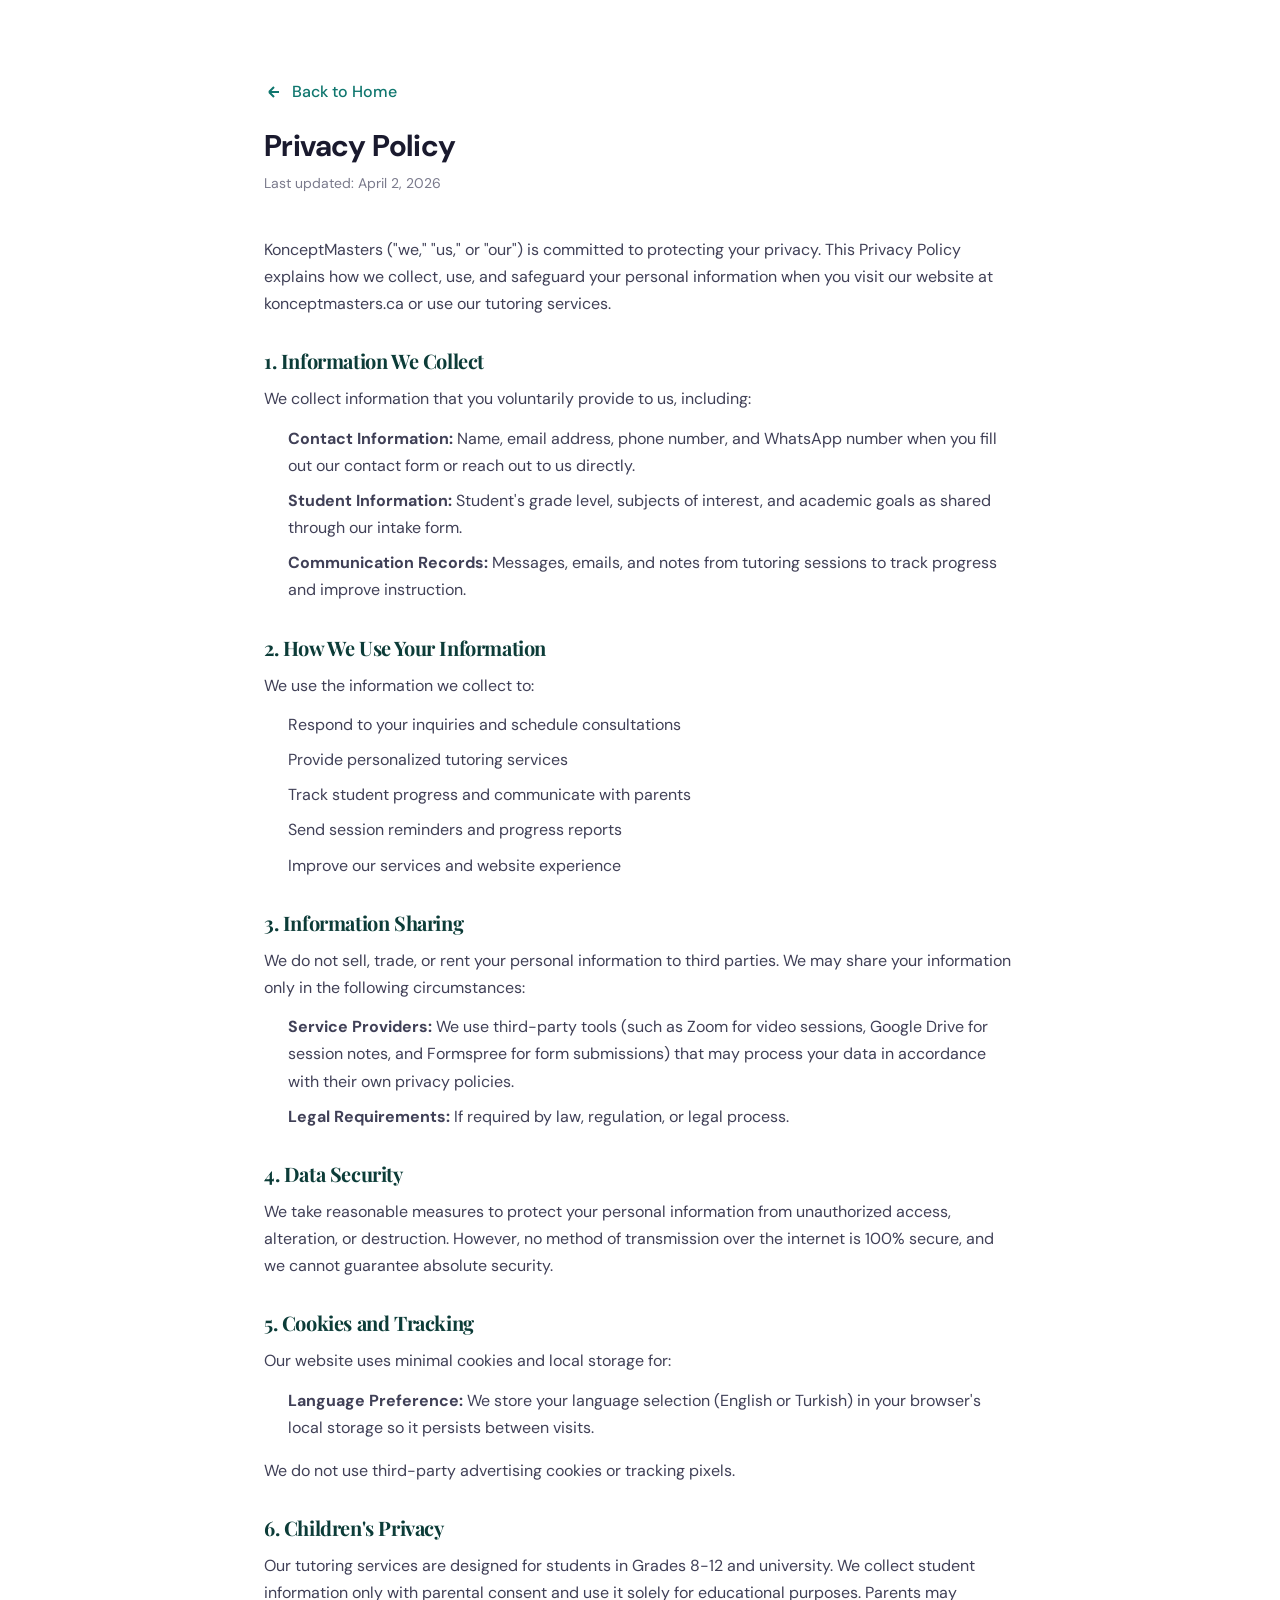
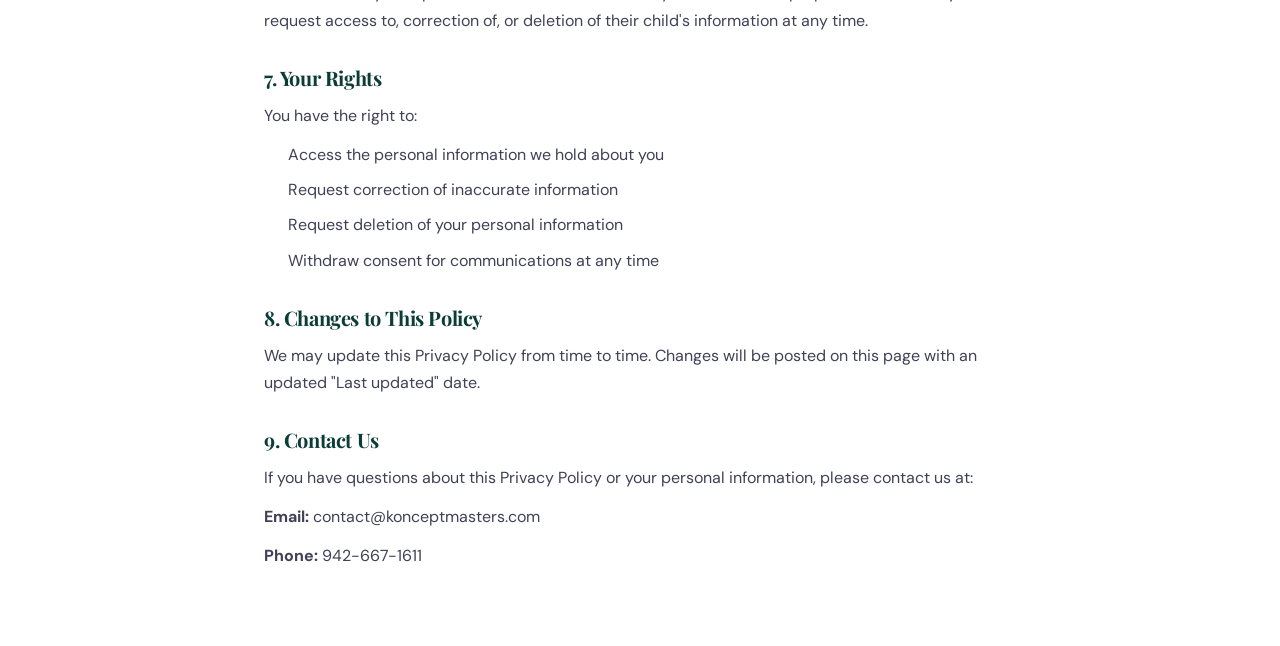
==== commit d9dcb5de: "feat(contact): add phone number 942-667-1611 to site Adds a clickable tel: link to the contact secti" ====
--- a/privacy.html
+++ b/privacy.html
@@ -89,6 +89,7 @@
       <h2>9. Contact Us</h2>
       <p>If you have questions about this Privacy Policy or your personal information, please contact us at:</p>
       <p><strong>Email:</strong> <a href="mailto:contact@konceptmasters.com">contact@konceptmasters.com</a></p>
+      <p><strong>Phone:</strong> <a href="tel:+19426671611">942-667-1611</a></p>
     </div>
   </div>
 </body>
--- a/css/styles.css
+++ b/css/styles.css
@@ -1750,6 +1750,183 @@
   width: 100%;
 }
 
+/* --- Grade-tiered pricing variant --- */
+.pricing-card-tier {
+  display: flex;
+  flex-direction: column;
+}
+
+.pricing-tier-list {
+  list-style: none;
+  padding: 0;
+  margin: 0 0 var(--space-6);
+  border-top: 1px solid var(--gray-200);
+  border-bottom: 1px solid var(--gray-200);
+}
+
+.pricing-tier-row {
+  display: flex;
+  align-items: baseline;
+  justify-content: space-between;
+  gap: var(--space-4);
+  padding: var(--space-4) 0;
+  border-bottom: 1px solid var(--gray-100);
+}
+
+.pricing-tier-row:last-child {
+  border-bottom: none;
+}
+
+.pricing-tier-row-monthly {
+  background: var(--primary-50);
+  margin: 0 calc(var(--space-4) * -1);
+  padding-left: var(--space-4);
+  padding-right: var(--space-4);
+  border-radius: var(--radius-md);
+}
+
+.pricing-card-tier.popular .pricing-tier-row-monthly {
+  background: rgba(255, 255, 255, 0.6);
+}
+
+.pricing-tier-label {
+  font-size: var(--text-sm);
+  font-weight: var(--font-medium);
+  color: var(--gray-700);
+}
+
+.pricing-tier-row-monthly .pricing-tier-label {
+  color: var(--primary-800);
+  font-weight: var(--font-semibold);
+}
+
+.pricing-tier-amount {
+  font-family: var(--font-display);
+  font-size: var(--text-2xl);
+  font-weight: var(--font-bold);
+  color: var(--gray-900);
+  letter-spacing: -0.02em;
+  white-space: nowrap;
+  font-variant-numeric: lining-nums tabular-nums;
+}
+
+.pricing-tier-amount .currency {
+  font-size: var(--text-sm);
+  font-family: var(--font-primary);
+  font-weight: var(--font-semibold);
+  color: var(--gray-500);
+  margin-right: 4px;
+  letter-spacing: 0.02em;
+}
+
+.pricing-tier-amount .period {
+  font-size: var(--text-sm);
+  color: var(--gray-500);
+  font-family: var(--font-primary);
+  font-weight: var(--font-normal);
+  margin-left: 2px;
+}
+
+.pricing-card-tier .pricing-features {
+  flex: 1;
+  margin-bottom: var(--space-6);
+}
+
+/* --- 3D Mouse Tilt + Cursor Spotlight (hover-capable devices only) --- */
+@media (hover: hover) and (prefers-reduced-motion: no-preference) {
+  .pricing-card-tier {
+    transform-style: preserve-3d;
+    transition: transform 0.18s ease-out, box-shadow 0.3s ease-out;
+    will-change: transform;
+  }
+
+  .pricing-card-tier:hover {
+    transform: perspective(1000px)
+               rotateX(var(--tilt-x, 0deg))
+               rotateY(var(--tilt-y, 0deg))
+               translateZ(0);
+    box-shadow: var(--shadow-2xl);
+  }
+
+  /* Compose tilt with the existing popular card's scale */
+  .pricing-card-tier.popular {
+    transition: transform 0.18s ease-out, box-shadow 0.3s ease-out;
+  }
+
+  .pricing-card-tier.popular:hover {
+    transform: perspective(1000px)
+               rotateX(var(--tilt-x, 0deg))
+               rotateY(var(--tilt-y, 0deg))
+               scale(1.05)
+               translateZ(0);
+  }
+
+  /* Cursor spotlight overlay */
+  .pricing-card-tier::after {
+    content: '';
+    position: absolute;
+    inset: 0;
+    border-radius: inherit;
+    background: radial-gradient(
+      circle 220px at var(--mouse-x, -200px) var(--mouse-y, -200px),
+      rgba(20, 184, 166, 0.18),
+      rgba(20, 184, 166, 0.04) 40%,
+      transparent 60%
+    );
+    opacity: 0;
+    transition: opacity 0.35s ease-out;
+    pointer-events: none;
+    z-index: 1;
+  }
+
+  .pricing-card-tier:hover::after {
+    opacity: 1;
+  }
+
+  /* Ensure card content sits above the spotlight */
+  .pricing-card-tier > * {
+    position: relative;
+    z-index: 2;
+  }
+}
+
+/* --- Animated conic-gradient border on the Recommended card --- */
+@property --gradient-angle {
+  syntax: '<angle>';
+  initial-value: 0deg;
+  inherits: false;
+}
+
+@media (prefers-reduced-motion: no-preference) {
+  .pricing-card-tier.popular {
+    z-index: 1;
+  }
+
+  .pricing-card-tier.popular::before {
+    content: '';
+    position: absolute;
+    inset: -3px;
+    border-radius: inherit;
+    background: conic-gradient(
+      from var(--gradient-angle),
+      var(--primary-500),
+      var(--accent-gold),
+      var(--primary-600),
+      var(--accent-amber-light),
+      var(--primary-400),
+      var(--primary-500)
+    );
+    z-index: -1;
+    animation: pricing-rotate-gradient 9s linear infinite;
+    opacity: 0.55;
+    filter: blur(3px);
+  }
+
+  @keyframes pricing-rotate-gradient {
+    to { --gradient-angle: 360deg; }
+  }
+}
+
 /* ============================================
    15. FAQ SECTION
    ============================================ */
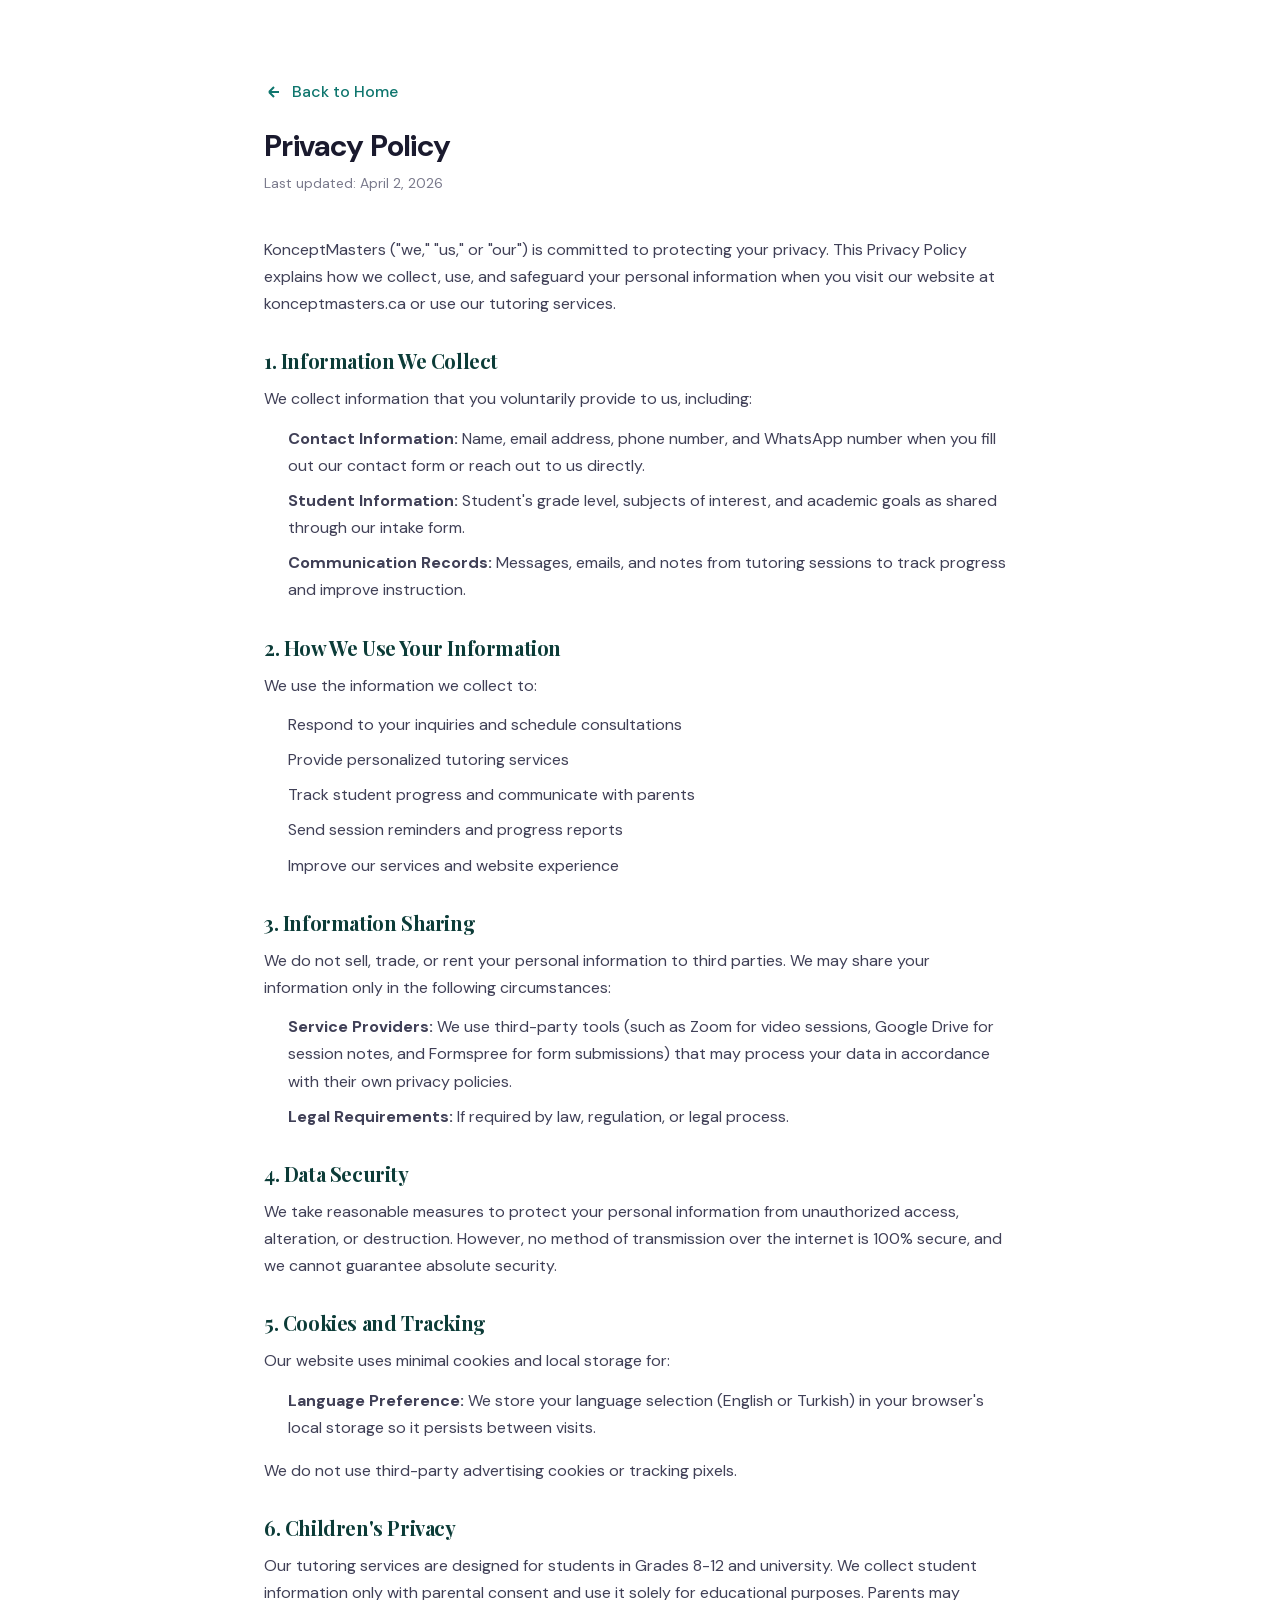
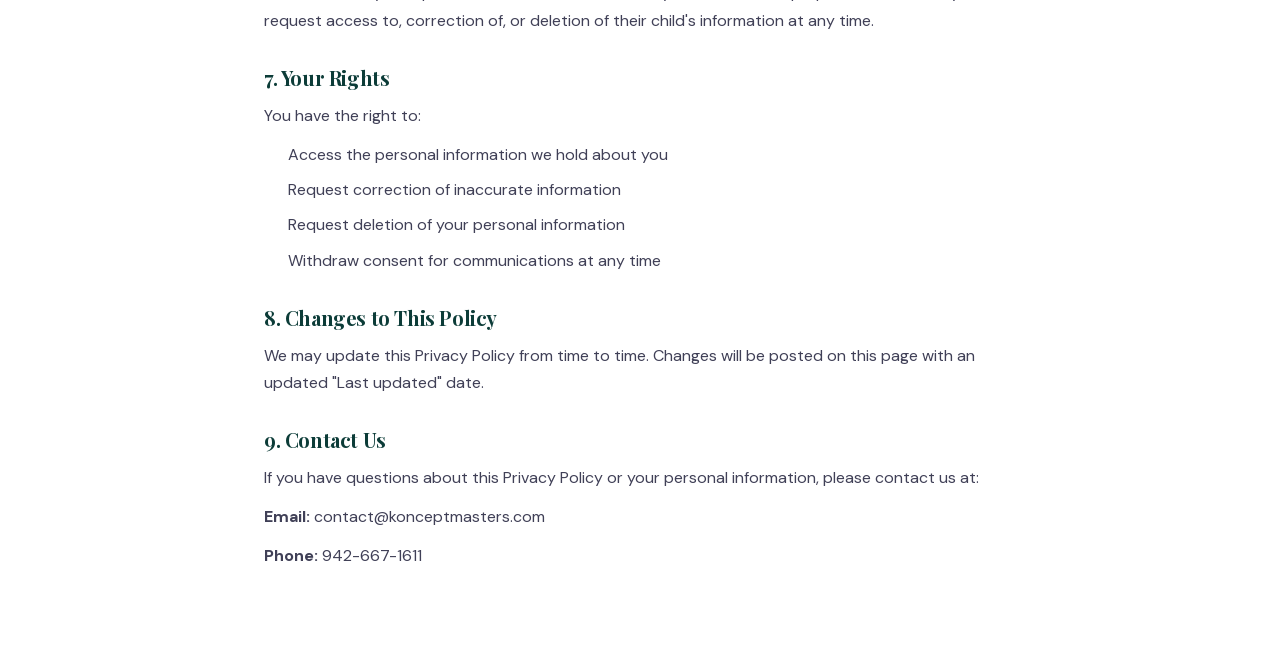
==== commit b2b3c313: "feat(seo): self-host fonts and target Canada/Turkey/China per T-008 - Self-host DM Sans (upright + i" ====
--- a/privacy.html
+++ b/privacy.html
@@ -6,11 +6,8 @@
   <title>Privacy Policy - KonceptMasters</title>
   <meta name="description" content="KonceptMasters Privacy Policy - how we collect, use, and protect your personal information.">
   <meta name="robots" content="noindex, follow">
-  <link rel="canonical" href="https://konceptmasters.ca/privacy.html">
+  <link rel="canonical" href="https://konceptmasters.ca/privacy">
   <link rel="icon" type="image/svg+xml" href="data:image/svg+xml,<svg xmlns='http://www.w3.org/2000/svg' viewBox='0 0 100 100'><text y='.9em' font-size='90'>📐</text></svg>">
-  <link rel="preconnect" href="https://fonts.googleapis.com">
-  <link rel="preconnect" href="https://fonts.gstatic.com" crossorigin>
-  <link href="https://fonts.googleapis.com/css2?family=DM+Sans:opsz,wght@9..40,300..700&family=Playfair+Display:wght@500;600;700&display=swap" rel="stylesheet">
   <link rel="stylesheet" href="css/styles.css">
   <style>
     .policy-page { padding: var(--space-20) 0 var(--space-16); }
--- a/css/styles.css
+++ b/css/styles.css
@@ -2,6 +2,60 @@
    KONCEPTMASTERS - Main Stylesheet
    Premium Tutoring Website
    ============================================ */
+
+/* ============================================
+   0. FONTS (self-hosted: Google Fonts is blocked in China)
+   DM Sans + Playfair Display, SIL OFL 1.1 — see assets/fonts/OFL-*.txt
+   latin + latin-ext subsets together cover Turkish (ğ ş ı İ)
+   ============================================ */
+@font-face {
+  font-family: 'DM Sans';
+  font-style: italic;
+  font-weight: 300 700;
+  font-display: swap;
+  src: url('../assets/fonts/dm-sans-italic-latin-ext.woff2') format('woff2');
+  unicode-range: U+0100-02BA, U+02BD-02C5, U+02C7-02CC, U+02CE-02D7, U+02DD-02FF, U+0304, U+0308, U+0329, U+1D00-1DBF, U+1E00-1E9F, U+1EF2-1EFF, U+2020, U+20A0-20AB, U+20AD-20C4, U+2113, U+2C60-2C7F, U+A720-A7FF;
+}
+@font-face {
+  font-family: 'DM Sans';
+  font-style: italic;
+  font-weight: 300 700;
+  font-display: swap;
+  src: url('../assets/fonts/dm-sans-italic-latin.woff2') format('woff2');
+  unicode-range: U+0000-00FF, U+0131, U+0152-0153, U+02BB-02BC, U+02C6, U+02DA, U+02DC, U+0304, U+0308, U+0329, U+2000-206F, U+20AC, U+2122, U+2191, U+2193, U+2212, U+2215, U+FEFF, U+FFFD;
+}
+@font-face {
+  font-family: 'DM Sans';
+  font-style: normal;
+  font-weight: 300 700;
+  font-display: swap;
+  src: url('../assets/fonts/dm-sans-latin-ext.woff2') format('woff2');
+  unicode-range: U+0100-02BA, U+02BD-02C5, U+02C7-02CC, U+02CE-02D7, U+02DD-02FF, U+0304, U+0308, U+0329, U+1D00-1DBF, U+1E00-1E9F, U+1EF2-1EFF, U+2020, U+20A0-20AB, U+20AD-20C4, U+2113, U+2C60-2C7F, U+A720-A7FF;
+}
+@font-face {
+  font-family: 'DM Sans';
+  font-style: normal;
+  font-weight: 300 700;
+  font-display: swap;
+  src: url('../assets/fonts/dm-sans-latin.woff2') format('woff2');
+  unicode-range: U+0000-00FF, U+0131, U+0152-0153, U+02BB-02BC, U+02C6, U+02DA, U+02DC, U+0304, U+0308, U+0329, U+2000-206F, U+20AC, U+2122, U+2191, U+2193, U+2212, U+2215, U+FEFF, U+FFFD;
+}
+@font-face {
+  font-family: 'Playfair Display';
+  font-style: normal;
+  font-weight: 500 700;
+  font-display: swap;
+  src: url('../assets/fonts/playfair-display-latin-ext.woff2') format('woff2');
+  unicode-range: U+0100-02BA, U+02BD-02C5, U+02C7-02CC, U+02CE-02D7, U+02DD-02FF, U+0304, U+0308, U+0329, U+1D00-1DBF, U+1E00-1E9F, U+1EF2-1EFF, U+2020, U+20A0-20AB, U+20AD-20C4, U+2113, U+2C60-2C7F, U+A720-A7FF;
+}
+@font-face {
+  font-family: 'Playfair Display';
+  font-style: normal;
+  font-weight: 500 700;
+  font-display: swap;
+  src: url('../assets/fonts/playfair-display-latin.woff2') format('woff2');
+  unicode-range: U+0000-00FF, U+0131, U+0152-0153, U+02BB-02BC, U+02C6, U+02DA, U+02DC, U+0304, U+0308, U+0329, U+2000-206F, U+20AC, U+2122, U+2191, U+2193, U+2212, U+2215, U+FEFF, U+FFFD;
+}
 
 /* ============================================
    1. CSS VARIABLES (Design System)
